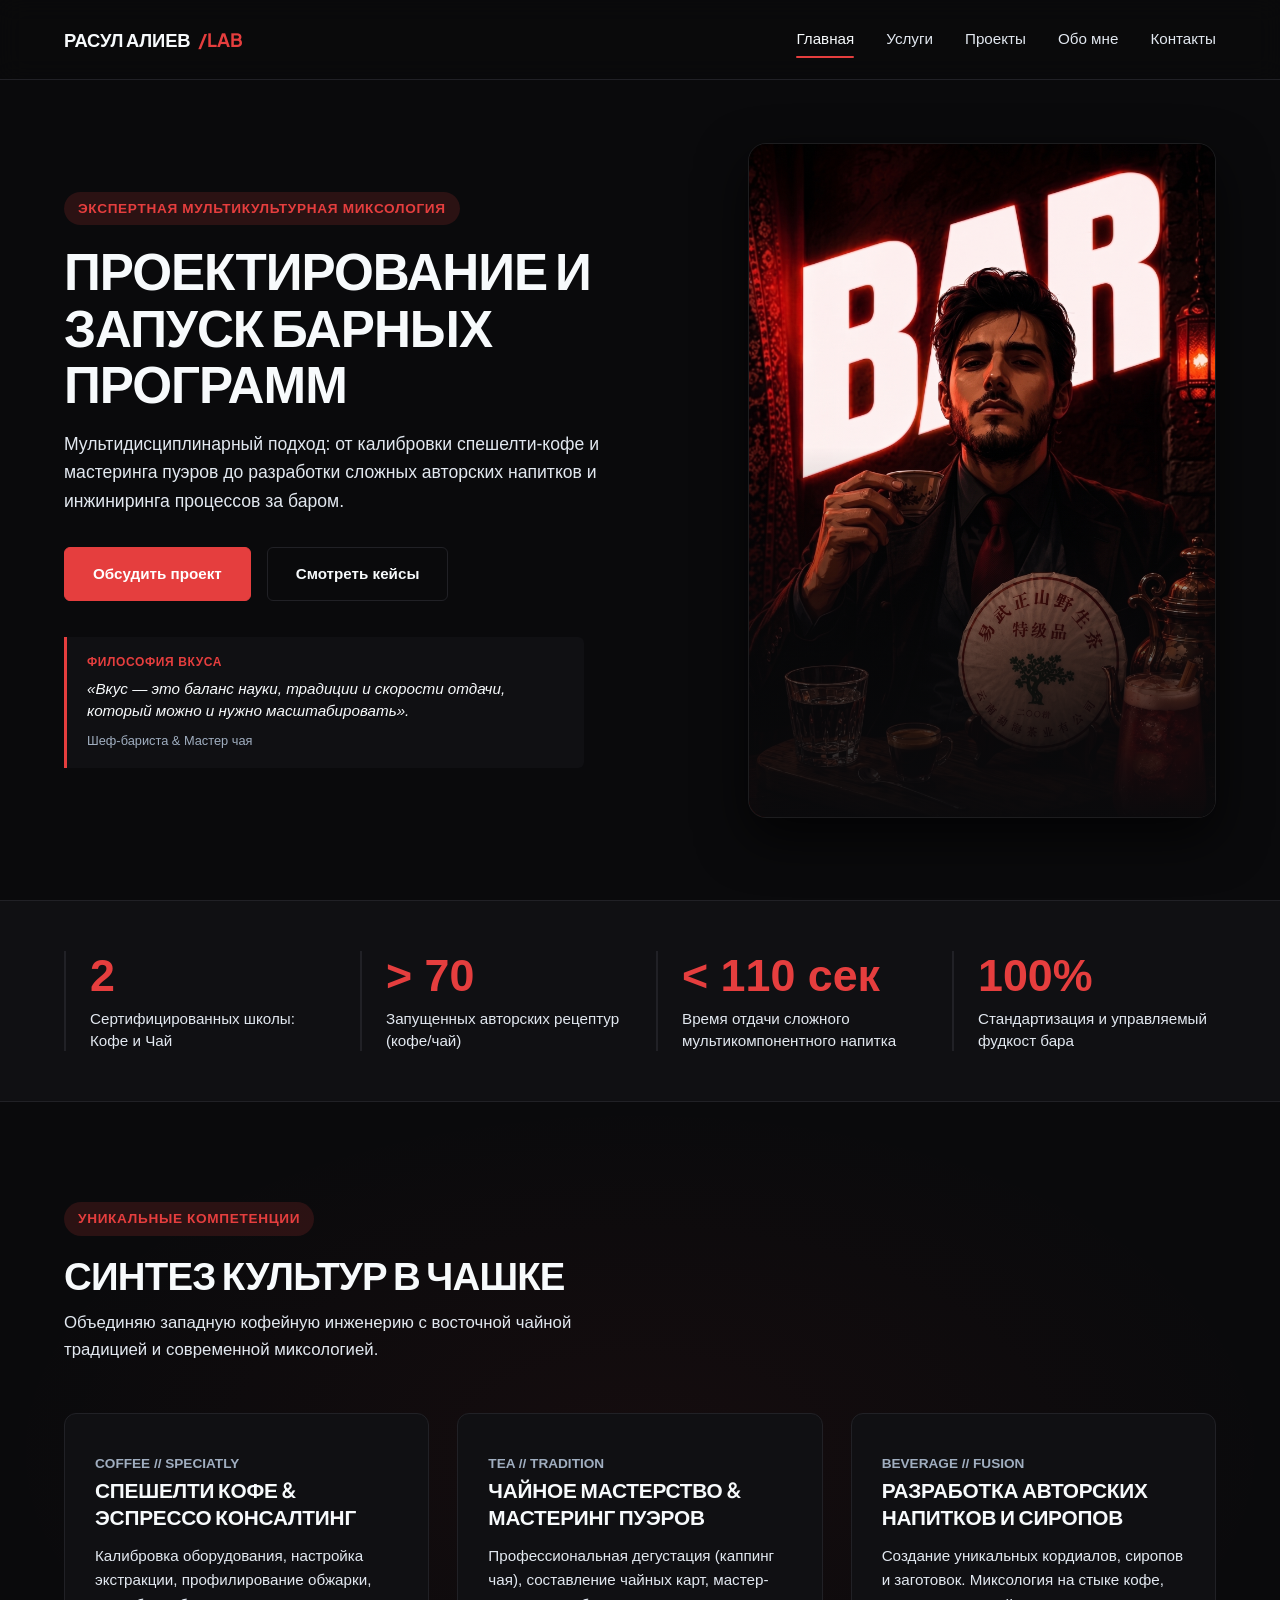
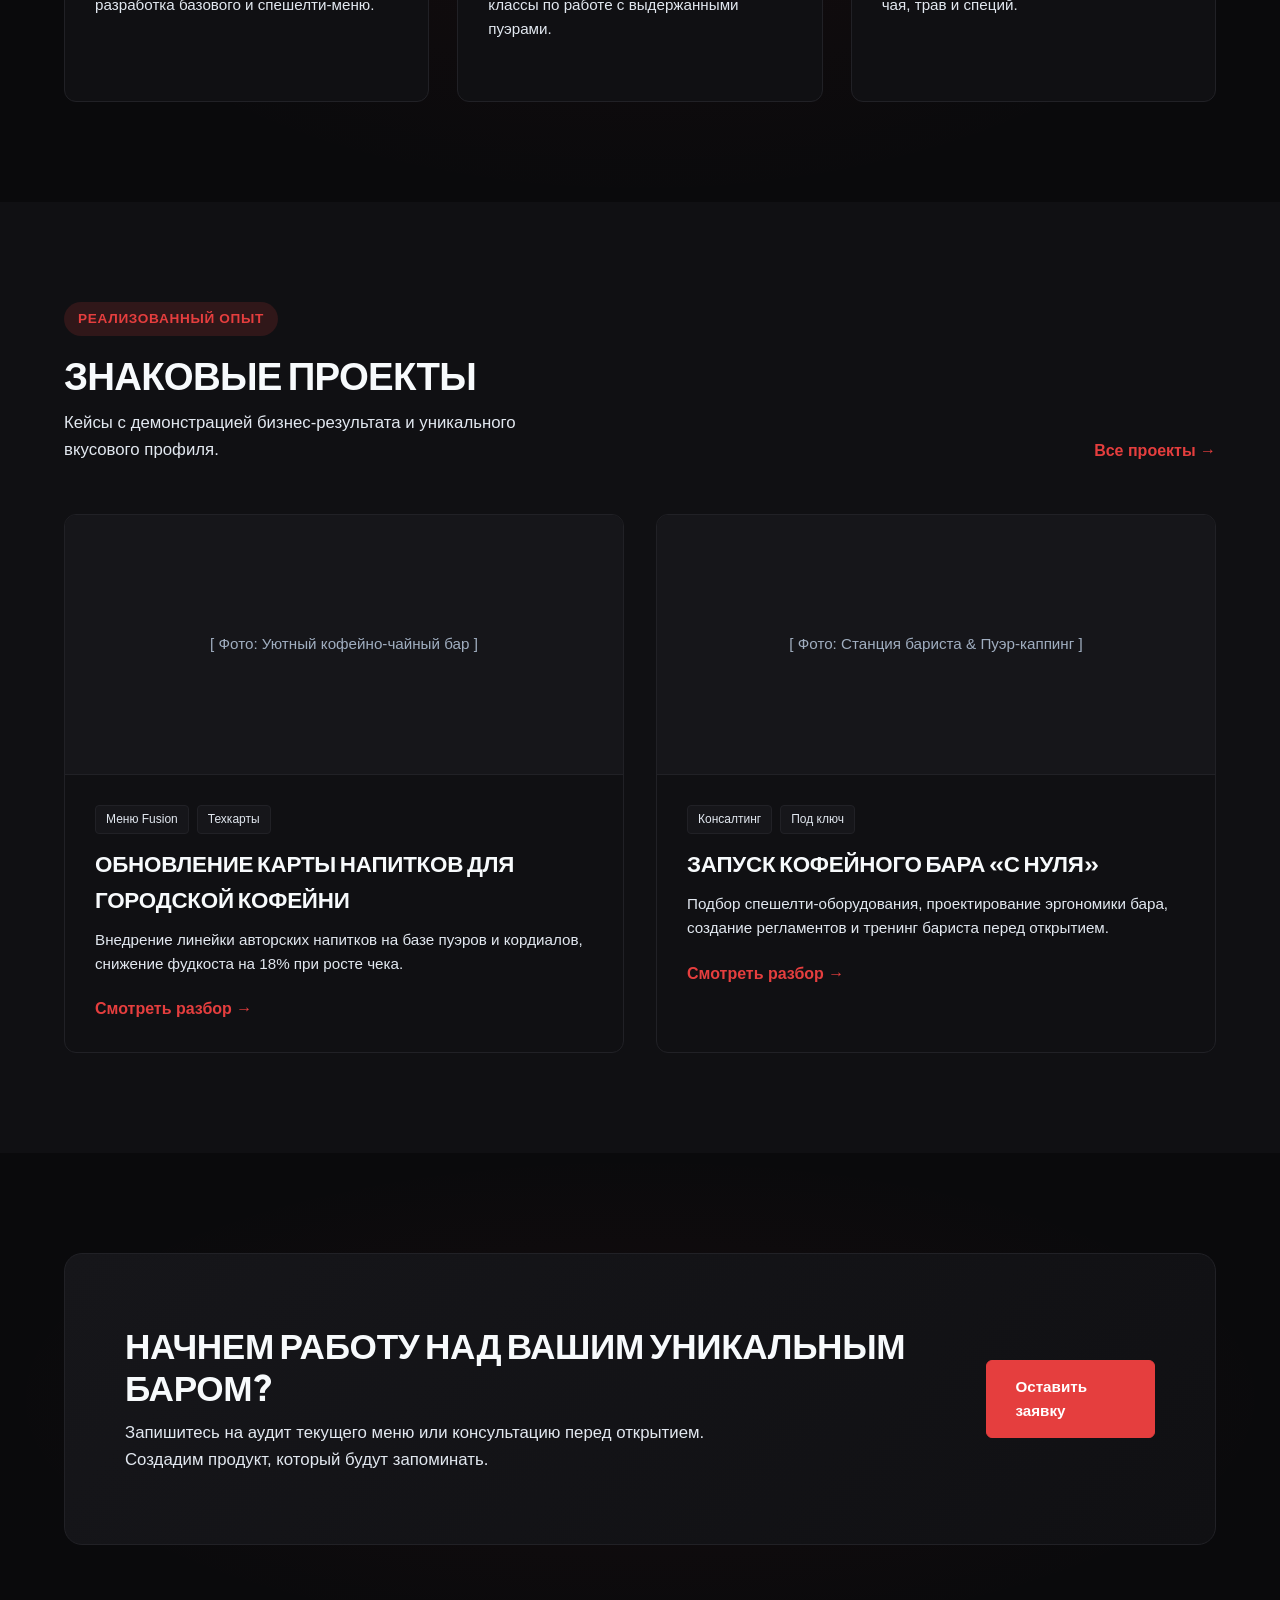
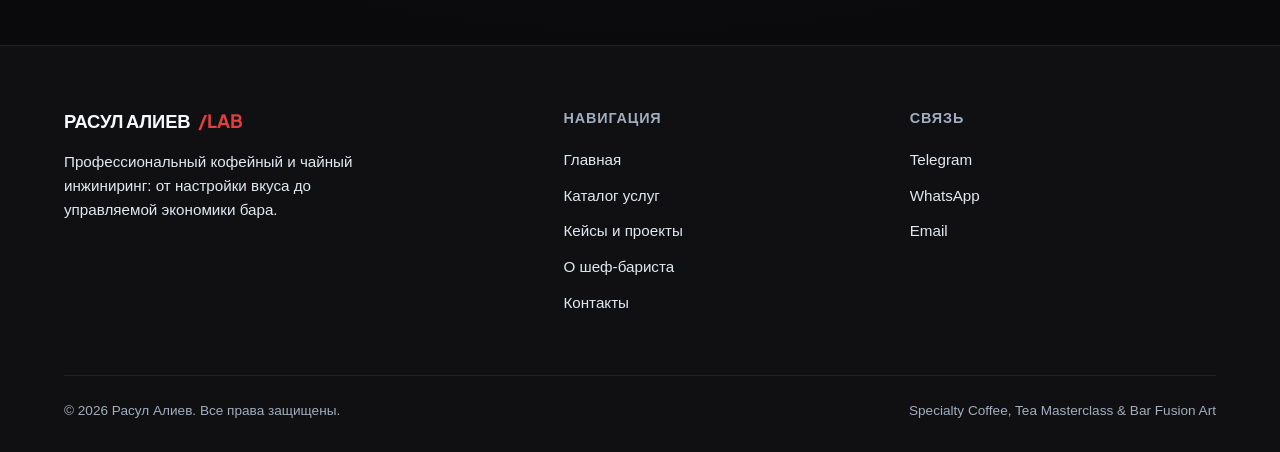
==== index.html @ 7cab816f "Релиз сайта шеф-бариста Расула Алиева" ====
<!DOCTYPE html>
<html lang="ru">
<head>
  <meta charset="UTF-8">
  <meta name="viewport" content="width=device-width, initial-scale=1.0">
  <title>Расул Алиев | Chef Barista & Tea Master</title>
  <meta name="description" content="Комплексные решения для баров и чайных: от настройки экстракции и разработки меню до проектирования и тренинга команд.">
  
  <!-- Fonts (Adding a stronger heading font for this theme) -->
  <link rel="preconnect" href="https://fonts.googleapis.com">
  <link rel="preconnect" href="https://fonts.gstatic.com" crossorigin>
  <link href="https://fonts.googleapis.com/css2?family=Plus+Jakarta+Sans:wght@500;600;700;800&display=swap" rel="stylesheet">

  <link rel="stylesheet" href="css/style.css">
  <link rel="stylesheet" href="css/responsive.css">
  <!-- Include the new theme styles -->
  <link rel="stylesheet" href="css/theme-dark.css">
</head>
<body>

  <!-- Site Header -->
  <header class="site-header">
    <div class="container nav-container">
      <a href="index.html" class="brand-logo">
        Расул Алиев<span>/LAB</span>
      </a>

      <button class="menu-toggle" aria-label="Открыть меню" aria-expanded="false">
        <span></span>
        <span></span>
        <span></span>
      </button>

      <nav class="nav-links">
        <a href="index.html" class="nav-link active">Главная</a>
        <a href="services.html" class="nav-link">Услуги</a>
        <a href="projects.html" class="nav-link">Проекты</a>
        <a href="about.html" class="nav-link">Обо мне</a>
        <a href="contact.html" class="nav-link">Контакты</a>
      </nav>
    </div>
  </header>

  <!-- Hero Section with Background -->
  <main>
    <!-- Hero Section: Clean Split UI/UX -->
    <section class="hero hero-split-layout">
      <div class="container hero-container">
        
        <!-- Левая колонка: Оффер и кнопки -->
        <div class="hero-content">
          <span class="badge">Экспертная мультикультурная миксология</span>
          <h1 class="hero-title">Проектирование и запуск барных программ</h1>
          <p class="hero-subtitle">
            Мультидисциплинарный подход: от калибровки спешелти-кофе и мастеринга пуэров до разработки сложных авторских напитков и инжиниринга процессов за баром.
          </p>
          <div class="hero-actions">
            <a href="contact.html" class="btn btn-primary">Обсудить проект</a>
            <a href="projects.html" class="btn btn-outline">Смотреть кейсы</a>
          </div>

          <div class="hero-quote-box">
            <div class="quote-tag">Философия вкуса</div>
            <p>«Вкус — это баланс науки, традиции и скорости отдачи, который можно и нужно масштабировать».</p>
            <span class="quote-author">Шеф-бариста & Мастер чая</span>
          </div>
        </div>

        <!-- Правая колонка: Портрет Расула с мягким растворением вниз -->
        <div class="hero-visual">
          <div class="hero-portrait-wrapper">
            <img src="assets/images/chef-barista-hero.png" alt="Шеф-бариста Расул Алиев" class="hero-portrait-img">
          </div>
        </div>

      </div>
    </section>

    <!-- Metrics Section -->
    <section class="metrics-section">
      <div class="container">
        <div class="metrics-grid">
          <div class="metric-item">
            <div class="metric-number">2</div>
            <div class="metric-label">Сертифицированных школы: Кофе и Чай</div>
          </div>
          <div class="metric-item">
            <div class="metric-number">> 70</div>
            <div class="metric-label">Запущенных авторских рецептур (кофе/чай)</div>
          </div>
          <div class="metric-item">
            <div class="metric-number">< 110 сек</div>
            <div class="metric-label">Время отдачи сложного мультикомпонентного напитка</div>
          </div>
          <div class="metric-item">
            <div class="metric-number">100%</div>
            <div class="metric-label">Стандартизация и управляемый фудкост бара</div>
          </div>
        </div>
      </div>
    </section>

    <!-- New Section: Featured Expertise (Using the Pu'er cake imagery conceptually) -->
    <section class="section-spacing featured-expertise">
      <div class="container">
        <div class="section-header">
          <div>
            <span class="badge">Уникальные компетенции</span>
            <h2 class="section-title">Синтез культур в чашке</h2>
            <p class="section-desc">
              Объединяю западную кофейную инженерию с восточной чайной традицией и современной миксологией.
            </p>
          </div>
        </div>

        <div class="services-grid">
          <!-- Featured 1: Specialty Coffee -->
          <article class="service-card">
            <div>
              <span class="service-index">COFFEE // SPECIATLY</span>
              <h3 class="service-title">Спешелти Кофе & Эспрессо Консалтинг</h3>
              <p class="service-desc">
                Калибровка оборудования, настройка экстракции, профилирование обжарки, разработка базового и спешелти-меню.
              </p>
            </div>
          </article>

          <!-- Featured 2: Tea Art -->
          <article class="service-card">
            <div>
              <span class="service-index">TEA // TRADITION</span>
              <h3 class="service-title">Чайное мастерство & Мастеринг Пуэров</h3>
              <p class="service-desc">
                Профессиональная дегустация (каппинг чая), составление чайных карт, мастер-классы по работе с выдержанными пуэрами.
              </p>
            </div>
          </article>

          <!-- Featured 3: Beverage Program -->
          <article class="service-card">
            <div>
              <span class="service-index">BEVERAGE // FUSION</span>
              <h3 class="service-title">Разработка авторских напитков и сиропов</h3>
              <p class="service-desc">
                Создание уникальных кордиалов, сиропов и заготовок. Миксология на стыке кофе, чая, трав и специй.
              </p>
            </div>
          </article>
        </div>
      </div>
    </section>

    <!-- Projects Teaser -->
    <section class="section-spacing" style="background-color: var(--bg-surface);">
      <div class="container">
        <div class="section-header">
          <div>
            <span class="badge">Реализованный опыт</span>
            <h2 class="section-title">Знаковые проекты</h2>
            <p class="section-desc">
              Кейсы с демонстрацией бизнес-результата и уникального вкусового профиля.
            </p>
          </div>
          <a href="projects.html" class="section-link">Все проекты &rarr;</a>
        </div>

        <div class="projects-grid">
          <!-- Project Card 1 -->
          <article class="project-card">
            <div class="project-thumb-placeholder">
              [ Фото: Уютный кофейно-чайный бар ]
            </div>
            <div class="project-info">
              <div class="project-tags">
                <span class="project-tag">Меню Fusion</span>
                <span class="project-tag">Техкарты</span>
              </div>
              <h3 class="project-title">Обновление карты напитков для городской кофейни</h3>
              <p class="project-excerpt">
                Внедрение линейки авторских напитков на базе пуэров и кордиалов, снижение фудкоста на 18% при росте чека.
              </p>
              <a href="projects.html" class="section-link">Смотреть разбор &rarr;</a>
            </div>
          </article>

          <!-- Project Card 2 -->
          <article class="project-card">
            <div class="project-thumb-placeholder">
              [ Фото: Станция бариста & Пуэр-каппинг ]
            </div>
            <div class="project-info">
              <div class="project-tags">
                <span class="project-tag">Консалтинг</span>
                <span class="project-tag">Под ключ</span>
              </div>
              <h3 class="project-title">Запуск кофейного бара «С нуля»</h3>
              <p class="project-excerpt">
                Подбор спешелти-оборудования, проектирование эргономики бара, создание регламентов и тренинг бариста перед открытием.
              </p>
              <a href="projects.html" class="section-link">Смотреть разбор &rarr;</a>
            </div>
          </article>
        </div>
      </div>
    </section>

    <!-- CTA Section -->
    <section class="section-spacing">
      <div class="container">
        <div class="cta-banner">
          <div>
            <h2 class="cta-title">Начнем работу над вашим уникальным баром?</h2>
            <p class="cta-desc">
              Запишитесь на аудит текущего меню или консультацию перед открытием. Создадим продукт, который будут запоминать.
            </p>
          </div>
          <a href="contact.html" class="btn btn-primary">Оставить заявку</a>
        </div>
      </div>
    </section>
  </main>

  <!-- Site Footer -->
  <footer class="site-footer">
    <div class="container">
      <div class="footer-top">
        <div class="footer-brand">
          <div class="brand-logo">Расул Алиев<span>/LAB</span></div>
          <p>
            Профессиональный кофейный и чайный инжиниринг: от настройки вкуса до управляемой экономики бара.
          </p>
        </div>

        <div>
          <h4 class="footer-heading">Навигация</h4>
          <ul class="footer-nav">
            <li><a href="index.html">Главная</a></li>
            <li><a href="services.html">Каталог услуг</a></li>
            <li><a href="projects.html">Кейсы и проекты</a></li>
            <li><a href="about.html">О шеф-бариста</a></li>
            <li><a href="contact.html">Контакты</a></li>
          </ul>
        </div>

        <div>
          <h4 class="footer-heading">Связь</h4>
          <ul class="footer-nav">
            <li><a href="contact.html">Telegram</a></li>
            <li><a href="contact.html">WhatsApp</a></li>
            <li><a href="mailto:alexei.petrov@example.com">Email</a></li>
          </ul>
        </div>
      </div>

      <div class="footer-bottom">
        <span>&copy; 2026 Расул Алиев. Все права защищены.</span>
        <span>Specialty Coffee, Tea Masterclass & Bar Fusion Art</span>
      </div>
    </div>
  </footer>

  <script src="js/main.js"></script>
</body>
</html>
---- css/style.css ----
/* ==========================================================================
   Design System & Global Variables
   ========================================================================== */
:root {
  /* Color Palette */
  --bg-primary: #0e0f12;
  --bg-surface: #16181d;
  --bg-surface-elevated: #1f2229;
  --border-color: #2a2e39;
  --border-color-hover: #3f4555;

  --text-primary: #f3f4f6;
  --text-secondary: #9ca3af;
  --text-muted: #6b7280;

  --accent: #c89d7c;           /* Specialty Roast / Warm Gold Accent */
  --accent-hover: #dbae8d;
  --accent-subtle: rgba(200, 157, 124, 0.12);

  /* Typography */
  --font-main: -apple-system, BlinkMacSystemFont, "Segoe UI", Roboto, "Helvetica Neue", Arial, sans-serif;
  
  /* Layout & Spacing */
  --container-max: 1200px;
  --header-height: 80px;
  --radius-sm: 6px;
  --radius-md: 12px;
  --radius-lg: 18px;
  --transition: all 0.25s cubic-bezier(0.16, 1, 0.3, 1);
}

/* Reset & Basics */
*, *::before, *::after {
  box-sizing: border-box;
  margin: 0;
  padding: 0;
}

html {
  font-family: var(--font-main);
  background-color: var(--bg-primary);
  color: var(--text-primary);
  line-height: 1.6;
  scroll-behavior: smooth;
  -webkit-font-smoothing: antialiased;
}

body {
  min-height: 100vh;
  display: flex;
  flex-direction: column;
}

a {
  color: inherit;
  text-decoration: none;
  transition: var(--transition);
}

img {
  max-width: 100%;
  height: auto;
  display: block;
}

ul {
  list-style: none;
}

/* Layout */
.container {
  width: 100%;
  max-width: var(--container-max);
  margin: 0 auto;
  padding: 0 24px;
}

.section-spacing {
  padding: 100px 0;
}

/* ==========================================================================
   Header & Navigation
   ========================================================================== */
.site-header {
  height: var(--header-height);
  position: sticky;
  top: 0;
  background: rgba(14, 15, 18, 0.85);
  backdrop-filter: blur(12px);
  -webkit-backdrop-filter: blur(12px);
  border-bottom: 1px solid var(--border-color);
  z-index: 100;
  display: flex;
  align-items: center;
}

.nav-container {
  display: flex;
  align-items: center;
  justify-content: space-between;
}

.brand-logo {
  font-size: 1.15rem;
  font-weight: 700;
  letter-spacing: -0.02em;
  display: flex;
  align-items: center;
  gap: 8px;
}

.brand-logo span {
  color: var(--accent);
}

.nav-links {
  display: flex;
  align-items: center;
  gap: 32px;
}

.nav-link {
  font-size: 0.95rem;
  color: var(--text-secondary);
  font-weight: 500;
}

.nav-link:hover,
.nav-link.active {
  color: var(--text-primary);
}

.nav-link.active {
  position: relative;
}

.nav-link.active::after {
  content: "";
  position: absolute;
  bottom: -6px;
  left: 0;
  width: 100%;
  height: 2px;
  background-color: var(--accent);
  border-radius: 2px;
}

/* Mobile Toggle */
.menu-toggle {
  display: none;
  background: none;
  border: none;
  cursor: pointer;
  padding: 8px;
}

.menu-toggle span {
  display: block;
  width: 24px;
  height: 2px;
  background-color: var(--text-primary);
  margin: 5px 0;
  transition: var(--transition);
}

/* ==========================================================================
   Buttons & Badges
   ========================================================================== */
.btn {
  display: inline-flex;
  align-items: center;
  justify-content: center;
  gap: 10px;
  padding: 14px 28px;
  font-size: 0.95rem;
  font-weight: 600;
  border-radius: var(--radius-sm);
  cursor: pointer;
  transition: var(--transition);
}

.btn-primary {
  background-color: var(--accent);
  color: #0e0f12;
  border: 1px solid var(--accent);
}

.btn-primary:hover {
  background-color: var(--accent-hover);
  border-color: var(--accent-hover);
  transform: translateY(-2px);
}

.btn-outline {
  background: transparent;
  color: var(--text-primary);
  border: 1px solid var(--border-color);
}

.btn-outline:hover {
  border-color: var(--text-primary);
  background-color: var(--bg-surface);
}

.badge {
  display: inline-block;
  padding: 6px 14px;
  background-color: var(--accent-subtle);
  color: var(--accent);
  border-radius: 999px;
  font-size: 0.85rem;
  font-weight: 600;
  text-transform: uppercase;
  letter-spacing: 0.05em;
  margin-bottom: 16px;
}

/* ==========================================================================
   Hero Section
   ========================================================================== */
.hero {
  padding: 120px 0 80px;
}

.hero-grid {
  display: grid;
  grid-template-columns: 1.2fr 0.8fr;
  gap: 60px;
  align-items: center;
}

.hero-title {
  font-size: 3.5rem;
  line-height: 1.15;
  font-weight: 800;
  letter-spacing: -0.03em;
  margin-bottom: 24px;
}

.hero-subtitle {
  font-size: 1.25rem;
  color: var(--text-secondary);
  line-height: 1.6;
  margin-bottom: 40px;
  max-width: 600px;
}

.hero-actions {
  display: flex;
  gap: 16px;
}

.hero-media {
  position: relative;
}

.hero-card {
  background: linear-gradient(145deg, var(--bg-surface-elevated), var(--bg-surface));
  border: 1px solid var(--border-color);
  border-radius: var(--radius-lg);
  padding: 40px;
  position: relative;
  overflow: hidden;
}

.hero-card-tag {
  font-size: 0.85rem;
  color: var(--accent);
  text-transform: uppercase;
  letter-spacing: 0.08em;
  margin-bottom: 12px;
}

.hero-card-quote {
  font-size: 1.4rem;
  font-weight: 600;
  line-height: 1.4;
  margin-bottom: 24px;
}

.hero-card-author {
  font-size: 0.9rem;
  color: var(--text-secondary);
}

/* ==========================================================================
   Metrics Section
   ========================================================================== */
.metrics-section {
  border-top: 1px solid var(--border-color);
  border-bottom: 1px solid var(--border-color);
  background-color: var(--bg-surface);
  padding: 50px 0;
}

.metrics-grid {
  display: grid;
  grid-template-columns: repeat(4, 1fr);
  gap: 32px;
}

.metric-item {
  border-left: 2px solid var(--border-color);
  padding-left: 24px;
}

.metric-number {
  font-size: 2.8rem;
  font-weight: 800;
  color: var(--accent);
  line-height: 1.1;
  margin-bottom: 8px;
}

.metric-label {
  font-size: 0.95rem;
  color: var(--text-secondary);
  line-height: 1.4;
}

/* ==========================================================================
   Section Headers
   ========================================================================== */
.section-header {
  display: flex;
  justify-content: space-between;
  align-items: flex-end;
  margin-bottom: 50px;
}

.section-title {
  font-size: 2.4rem;
  font-weight: 700;
  letter-spacing: -0.02em;
  line-height: 1.2;
}

.section-desc {
  font-size: 1.05rem;
  color: var(--text-secondary);
  max-width: 520px;
  margin-top: 12px;
}

.section-link {
  display: inline-flex;
  align-items: center;
  gap: 8px;
  font-weight: 600;
  color: var(--accent);
}

.section-link:hover {
  gap: 12px;
}

/* ==========================================================================
   Cards (Services & Projects Preview)
   ========================================================================== */
.services-grid {
  display: grid;
  grid-template-columns: repeat(3, 1fr);
  gap: 28px;
}

.service-card {
  background-color: var(--bg-surface);
  border: 1px solid var(--border-color);
  border-radius: var(--radius-md);
  padding: 36px 30px;
  display: flex;
  flex-direction: column;
  justify-content: space-between;
  transition: var(--transition);
}

.service-card:hover {
  border-color: var(--border-color-hover);
  transform: translateY(-4px);
}

.service-index {
  font-size: 0.85rem;
  color: var(--text-muted);
  font-weight: 700;
  margin-bottom: 20px;
}

.service-title {
  font-size: 1.3rem;
  font-weight: 600;
  margin-bottom: 14px;
  line-height: 1.3;
}

.service-desc {
  font-size: 0.95rem;
  color: var(--text-secondary);
  margin-bottom: 24px;
}

.projects-grid {
  display: grid;
  grid-template-columns: repeat(2, 1fr);
  gap: 32px;
}

.project-card {
  background-color: var(--bg-surface);
  border: 1px solid var(--border-color);
  border-radius: var(--radius-md);
  overflow: hidden;
  transition: var(--transition);
  display: flex;
  flex-direction: column;
}

.project-card:hover {
  border-color: var(--border-color-hover);
  transform: translateY(-4px);
}

.project-thumb-placeholder {
  width: 100%;
  height: 260px;
  background-color: var(--bg-surface-elevated);
  display: flex;
  align-items: center;
  justify-content: center;
  color: var(--text-muted);
  font-size: 0.95rem;
  border-bottom: 1px solid var(--border-color);
}

.project-info {
  padding: 30px;
}

.project-tags {
  display: flex;
  gap: 8px;
  margin-bottom: 12px;
}

.project-tag {
  font-size: 0.75rem;
  padding: 4px 10px;
  background: var(--bg-surface-elevated);
  border: 1px solid var(--border-color);
  border-radius: 4px;
  color: var(--text-secondary);
}

.project-title {
  font-size: 1.4rem;
  font-weight: 700;
  margin-bottom: 10px;
}

.project-excerpt {
  font-size: 0.95rem;
  color: var(--text-secondary);
  margin-bottom: 20px;
}

/* ==========================================================================
   CTA Banner
   ========================================================================== */
.cta-banner {
  background: linear-gradient(135deg, var(--bg-surface-elevated), var(--bg-surface));
  border: 1px solid var(--border-color);
  border-radius: var(--radius-lg);
  padding: 70px 60px;
  display: flex;
  justify-content: space-between;
  align-items: center;
  gap: 40px;
}

.cta-title {
  font-size: 2.2rem;
  font-weight: 800;
  line-height: 1.2;
  margin-bottom: 12px;
}

.cta-desc {
  font-size: 1.05rem;
  color: var(--text-secondary);
  max-width: 580px;
}

/* ==========================================================================
   Footer
   ========================================================================== */
.site-footer {
  margin-top: auto;
  border-top: 1px solid var(--border-color);
  background-color: var(--bg-surface);
  padding: 60px 0 30px;
}

.footer-top {
  display: grid;
  grid-template-columns: 1.5fr 1fr 1fr;
  gap: 40px;
  margin-bottom: 50px;
}

.footer-brand p {
  color: var(--text-secondary);
  margin-top: 14px;
  max-width: 320px;
  font-size: 0.95rem;
}

.footer-heading {
  font-size: 0.9rem;
  text-transform: uppercase;
  letter-spacing: 0.06em;
  color: var(--text-muted);
  margin-bottom: 18px;
}

.footer-nav li {
  margin-bottom: 10px;
}

.footer-nav a {
  color: var(--text-secondary);
  font-size: 0.95rem;
}

.footer-nav a:hover {
  color: var(--text-primary);
}

.footer-bottom {
  border-top: 1px solid var(--border-color);
  padding-top: 24px;
  display: flex;
  justify-content: space-between;
  font-size: 0.85rem;
  color: var(--text-muted);
}
---- css/responsive.css ----
/* ==========================================================================
   Responsive Adaptations
   ========================================================================== */

/* Tablets and small laptops (max 1024px) */
@media (max-width: 1024px) {
  .hero-title {
    font-size: 2.8rem;
  }

  .metrics-grid {
    grid-template-columns: repeat(2, 1fr);
    gap: 24px;
  }

  .services-grid {
    grid-template-columns: repeat(2, 1fr);
  }

  .cta-banner {
    flex-direction: column;
    align-items: flex-start;
    padding: 48px 36px;
  }
}

/* Mobile screens (max 768px) */
@media (max-width: 768px) {
  .section-spacing {
    padding: 60px 0;
  }

  /* Mobile Navigation */
  .menu-toggle {
    display: block;
  }

  .nav-links {
    position: fixed;
    top: var(--header-height);
    left: 0;
    right: 0;
    background-color: var(--bg-primary);
    border-bottom: 1px solid var(--border-color);
    flex-direction: column;
    align-items: flex-start;
    padding: 30px 24px;
    gap: 20px;
    transform: translateY(-150%);
    transition: transform 0.3s ease-in-out;
    z-index: 99;
  }

  .nav-links.is-active {
    transform: translateY(0);
  }

  /* Hero adjustments */
  .hero {
    padding: 60px 0 40px;
  }

  .hero-grid {
    grid-template-columns: 1fr;
    gap: 40px;
  }

  .hero-title {
    font-size: 2.3rem;
  }

  .hero-subtitle {
    font-size: 1.05rem;
  }

  .hero-actions {
    flex-direction: column;
    width: 100%;
  }

  .hero-actions .btn {
    width: 100%;
  }

  /* Section header */
  .section-header {
    flex-direction: column;
    align-items: flex-start;
    gap: 16px;
  }

  /* Grids */
  .metrics-grid {
    grid-template-columns: 1fr;
  }

  .services-grid {
    grid-template-columns: 1fr;
  }

  .projects-grid {
    grid-template-columns: 1fr;
  }

  /* Footer */
  .footer-top {
    grid-template-columns: 1fr;
    gap: 30px;
  }

  .footer-bottom {
    flex-direction: column;
    gap: 12px;
  }
}
---- css/theme-dark.css ----
/* ==========================================================================
   Dark Fusion Theme (Inspired by image_0.png)
   ========================================================================== */
:root {
  /* Overrides from style.css */
  --bg-primary: #0a0a0c;
  --bg-surface: #101013;
  --bg-surface-elevated: #16161a;
  --border-color: #212126;

  --accent: #e53e3e; /* Intense Red from neon */
  --accent-hover: #f56565;
  --accent-subtle: rgba(229, 62, 62, 0.15);

  --text-primary: #f7fafc;
  --text-secondary: #e2e8f0;
  --text-muted: #a0aec0;

  /* Specific typography for this theme - Bold and commanding */
  --font-heading: 'Plus Jakarta Sans', var(--font-main);
}

/* Typography Overrides */
h1, h2, h3, h4, .brand-logo {
  font-family: var(--font-heading);
  text-transform: uppercase;
  letter-spacing: -0.01em;
}

/* Base style changes */
.site-header {
  background: rgba(10, 10, 12, 0.9);
  border-bottom: 1px solid var(--border-color);
}

.brand-logo span {
  color: var(--accent);
}

.nav-link.active::after {
  background-color: var(--accent);
}

.btn-primary {
  background-color: var(--accent);
  border-color: var(--accent);
  color: #fff;
}

.btn-primary:hover {
  background-color: var(--accent-hover);
  border-color: var(--accent-hover);
}

/* Section styling with a subtle red glow */
.section-spacing {
  position: relative;
}

.section-spacing::before {
  content: "";
  position: absolute;
  top: 0;
  left: 0;
  width: 100%;
  height: 100%;
  background: radial-gradient(50% 50% at 50% 50%, rgba(229, 62, 62, 0.05) 0%, rgba(10, 10, 12, 0) 100%);
  pointer-events: none;
  z-index: -1;
}

/* Cards */
.service-card {
  border: 1px solid var(--border-color);
  background-color: var(--bg-surface);
}

.service-card:hover {
  border-color: var(--accent);
  box-shadow: 0 4px 20px -2px rgba(229, 62, 62, 0.2);
}

.badge {
  color: var(--accent);
  background-color: var(--accent-subtle);
}

.metric-number {
  color: var(--accent);
}

.project-card:hover {
  border-color: var(--accent);
}

.cta-banner {
  border: 1px solid var(--border-color);
}
/* ==========================================================================
   Split Layout Hero: 100% контроль композиции, лица и читаемости
   ========================================================================== */
.hero-split-layout {
  min-height: calc(100vh - var(--header-height));
  display: flex;
  align-items: center;
  padding: 40px 0 60px;
  position: relative;
  background-color: var(--bg-primary);
  overflow: hidden;
}

.hero-split-layout .hero-container {
  display: grid;
  grid-template-columns: 1.15fr 0.85fr;
  gap: 50px;
  align-items: center;
}

/* Левая часть: Типографика */
.hero-split-layout .hero-content {
  z-index: 2;
}

.hero-split-layout .hero-title {
  font-size: 3.2rem;
  line-height: 1.1;
  letter-spacing: -0.02em;
  margin-bottom: 20px;
  text-transform: uppercase;
}

.hero-split-layout .hero-subtitle {
  font-size: 1.1rem;
  color: var(--text-secondary);
  line-height: 1.6;
  margin-bottom: 32px;
  max-width: 560px;
}

.hero-split-layout .hero-actions {
  display: flex;
  gap: 16px;
  margin-bottom: 36px;
}

.hero-quote-box {
  background: var(--bg-surface);
  border-left: 3px solid var(--accent);
  padding: 16px 20px;
  border-radius: 0 var(--radius-sm) var(--radius-sm) 0;
  max-width: 520px;
}

.hero-quote-box .quote-tag {
  font-size: 0.75rem;
  text-transform: uppercase;
  color: var(--accent);
  font-weight: 700;
  letter-spacing: 0.05em;
  margin-bottom: 6px;
}

.hero-quote-box p {
  font-size: 0.95rem;
  font-style: italic;
  color: var(--text-primary);
  line-height: 1.4;
  margin-bottom: 6px;
}

.hero-quote-box .quote-author {
  font-size: 0.8rem;
  color: var(--text-muted);
}

/* Правая часть: Фотография Расула */
.hero-visual {
  display: flex;
  justify-content: center;
  align-items: center;
  position: relative;
  z-index: 1;
}

.hero-portrait-wrapper {
  position: relative;
  width: 100%;
  max-width: 480px;
  height: 75vh;
  max-height: 680px;
  border-radius: var(--radius-lg);
  overflow: hidden;
  box-shadow: 0 20px 50px rgba(0, 0, 0, 0.7);
  border: 1px solid rgba(255, 255, 255, 0.08);
}

/* Сама фотография: лицо точно сверху по центру */
.hero-portrait-img {
  width: 100%;
  height: 100%;
  object-fit: cover;
  object-position: center 15%; /* Точный фокус на глаза и лицо */
  display: block;
}

/* Плавное растворение нижней части фото в темный фон страницы */
.hero-portrait-wrapper::after {
  content: "";
  position: absolute;
  inset: 0;
  background: linear-gradient(180deg, 
      rgba(10, 10, 12, 0) 0%, 
      rgba(10, 10, 12, 0) 45%, 
      rgba(10, 10, 12, 0.6) 75%, 
      rgba(10, 10, 12, 0.98) 100%);
  pointer-events: none;
}

/* Адаптив для планшетов и мобильных */
@media (max-width: 1024px) {
  .hero-split-layout .hero-title {
    font-size: 2.6rem;
  }
  .hero-portrait-wrapper {
    height: 60vh;
  }
}

@media (max-width: 768px) {
  .hero-split-layout .hero-container {
    grid-template-columns: 1fr;
    gap: 36px;
  }
  
  .hero-visual {
    order: -1; /* На телефоне сначала портрет, затем текст */
  }

  .hero-portrait-wrapper {
    height: 50vh;
    max-width: 340px;
  }

  .hero-split-layout .hero-title {
    font-size: 2.1rem;
  }

  .hero-split-layout .hero-actions {
    flex-direction: column;
  }
}
/* ==========================================================================
   Services Catalog Cards Styling
   ========================================================================== */
.services-detail-stack {
  display: flex;
  flex-direction: column;
  gap: 36px;
}

.service-detail-card {
  background: var(--bg-surface);
  border: 1px solid var(--border-color);
  border-radius: var(--radius-md);
  padding: 40px;
  transition: var(--transition);
}

.service-detail-card:hover {
  border-color: var(--border-color-hover);
  box-shadow: 0 10px 30px rgba(0, 0, 0, 0.4);
}

.card-header-line {
  display: flex;
  align-items: center;
  justify-content: space-between;
  border-bottom: 1px solid var(--border-color);
  padding-bottom: 16px;
  margin-bottom: 28px;
}

.service-number {
  font-family: var(--font-heading);
  font-size: 1.6rem;
  font-weight: 800;
  color: var(--accent);
}

.service-category {
  font-size: 0.85rem;
  text-transform: uppercase;
  letter-spacing: 0.08em;
  color: var(--text-muted);
}

.card-body-grid {
  display: grid;
  grid-template-columns: 1.8fr 1fr;
  gap: 50px;
}

.card-title {
  font-size: 1.8rem;
  font-weight: 700;
  margin-bottom: 16px;
  line-height: 1.25;
}

.card-text {
  font-size: 1.05rem;
  color: var(--text-secondary);
  line-height: 1.6;
  margin-bottom: 24px;
}

.deliverables-box {
  background: var(--bg-primary);
  border: 1px solid var(--border-color);
  border-radius: var(--radius-sm);
  padding: 20px 24px;
}

.deliverables-title {
  display: block;
  font-size: 0.9rem;
  font-weight: 700;
  color: var(--text-primary);
  margin-bottom: 12px;
  text-transform: uppercase;
  letter-spacing: 0.05em;
}

.deliverables-list {
  display: flex;
  flex-direction: column;
  gap: 8px;
}

.deliverables-list li {
  font-size: 0.95rem;
  color: var(--text-secondary);
  position: relative;
  padding-left: 20px;
}

.deliverables-list li::before {
  content: "—";
  position: absolute;
  left: 0;
  color: var(--accent);
  font-weight: bold;
}

/* Правая колонка с мета-информацией */
.card-meta {
  background: var(--bg-surface-elevated);
  border: 1px solid var(--border-color);
  border-radius: var(--radius-sm);
  padding: 28px;
  display: flex;
  flex-direction: column;
  justify-content: space-between;
  gap: 20px;
}

.meta-item {
  display: flex;
  flex-direction: column;
  gap: 4px;
  border-bottom: 1px solid var(--border-color);
  padding-bottom: 12px;
}

.meta-item:last-of-type {
  border-bottom: none;
  padding-bottom: 0;
}

.meta-label {
  font-size: 0.8rem;
  text-transform: uppercase;
  letter-spacing: 0.05em;
  color: var(--text-muted);
}

.meta-val {
  font-size: 1.05rem;
  font-weight: 600;
  color: var(--text-primary);
}

/* Адаптив для карточек услуг */
@media (max-width: 1024px) {
  .card-body-grid {
    grid-template-columns: 1fr;
    gap: 30px;
  }
}

@media (max-width: 768px) {
  .service-detail-card {
    padding: 24px;
  }
  .card-title {
    font-size: 1.4rem;
  }
}
/* ==========================================================================
   Projects Catalog & Case Details
   ========================================================================== */
.projects-filter-bar {
  display: flex;
  flex-wrap: wrap;
  gap: 12px;
  margin-top: 30px;
}

.filter-btn {
  background: var(--bg-surface);
  border: 1px solid var(--border-color);
  color: var(--text-secondary);
  padding: 8px 18px;
  border-radius: 999px;
  font-size: 0.9rem;
  font-weight: 600;
  cursor: pointer;
  transition: var(--transition);
}

.filter-btn:hover {
  border-color: var(--text-primary);
  color: var(--text-primary);
}

.filter-btn.active {
  background: var(--accent);
  border-color: var(--accent);
  color: #fff;
}

.projects-catalog-grid {
  display: grid;
  grid-template-columns: repeat(2, 1fr);
  gap: 32px;
}

.project-catalog-card {
  background: var(--bg-surface);
  border: 1px solid var(--border-color);
  border-radius: var(--radius-md);
  overflow: hidden;
  display: flex;
  flex-direction: column;
  transition: transform 0.25s ease, opacity 0.25s ease, border-color 0.25s ease;
}

.project-catalog-card:hover {
  border-color: var(--accent);
  transform: translateY(-4px);
}

.project-card-media {
  position: relative;
  background-color: var(--bg-surface-elevated);
}

.project-media-badge {
  position: absolute;
  top: 14px;
  left: 14px;
  background: rgba(10, 10, 12, 0.85);
  border: 1px solid var(--border-color);
  padding: 4px 10px;
  font-size: 0.75rem;
  text-transform: uppercase;
  letter-spacing: 0.05em;
  border-radius: 4px;
  color: var(--accent);
  z-index: 2;
}

.project-card-content {
  padding: 28px;
  display: flex;
  flex-direction: column;
  flex-grow: 1;
}

.project-metrics-row {
  display: flex;
  gap: 24px;
  margin-bottom: 16px;
  padding-bottom: 14px;
  border-bottom: 1px solid var(--border-color);
}

.mini-metric {
  display: flex;
  flex-direction: column;
}

.mini-val {
  font-size: 1.3rem;
  font-weight: 800;
  color: var(--accent);
  line-height: 1.1;
}

.mini-lbl {
  font-size: 0.75rem;
  color: var(--text-muted);
  text-transform: uppercase;
}

.project-catalog-title {
  font-size: 1.35rem;
  font-weight: 700;
  margin-bottom: 12px;
  line-height: 1.3;
}

.project-catalog-desc {
  font-size: 0.95rem;
  color: var(--text-secondary);
  line-height: 1.5;
  margin-bottom: 24px;
  flex-grow: 1;
}

/* Case Detail Page */
.case-stats-bar {
  display: grid;
  grid-template-columns: repeat(3, 1fr);
  gap: 20px;
  background: var(--bg-surface);
  border: 1px solid var(--border-color);
  border-radius: var(--radius-sm);
  padding: 20px 24px;
  margin-top: 24px;
}

.case-stat-box {
  display: flex;
  flex-direction: column;
  gap: 4px;
}

.stat-lbl {
  font-size: 0.8rem;
  color: var(--text-muted);
  text-transform: uppercase;
}

.stat-txt {
  font-size: 1.05rem;
  font-weight: 700;
  color: var(--text-primary);
}

.case-layout-grid {
  display: grid;
  grid-template-columns: 2fr 1fr;
  gap: 48px;
}

.case-block {
  margin-bottom: 40px;
}

.case-subheading {
  font-size: 1.6rem;
  font-weight: 700;
  margin-bottom: 16px;
}

.case-steps-list {
  display: flex;
  flex-direction: column;
  gap: 16px;
}

.case-steps-list li {
  background: var(--bg-surface);
  border: 1px solid var(--border-color);
  padding: 16px 20px;
  border-radius: var(--radius-sm);
  font-size: 0.95rem;
  color: var(--text-secondary);
}

.case-steps-list strong {
  color: var(--text-primary);
  display: block;
  margin-bottom: 4px;
}

.case-sidebar .sidebar-box {
  background: var(--bg-surface);
  border: 1px solid var(--border-color);
  border-radius: var(--radius-md);
  padding: 30px;
}

.sidebar-title {
  font-size: 1.1rem;
  font-weight: 700;
  margin-bottom: 16px;
  text-transform: uppercase;
  letter-spacing: 0.05em;
}

@media (max-width: 900px) {
  .projects-catalog-grid,
  .case-layout-grid,
  .case-stats-bar {
    grid-template-columns: 1fr;
  }
}
/* ==========================================================================
   About Page Specific Styles (UI/UX)
   ========================================================================== */
.about-hero-grid {
  display: grid;
  grid-template-columns: 0.8fr 1.2fr;
  gap: 50px;
  align-items: center;
}

.about-portrait-wrapper {
  position: relative;
  width: 100%;
  aspect-ratio: 1; /* Квадратное фото */
  border-radius: var(--radius-lg);
  overflow: hidden;
  border: 1px solid var(--border-color);
  box-shadow: 0 10px 30px rgba(0,0,0,0.5);
}

/* Найти этот блок в css/theme-dark.css */
.about-portrait-img {
  width: 100%;
  height: 100%;
  object-fit: cover;
  /* ИЗМЕНЕНО: Фокус на лицо нового портрета (сдвиг чуть ниже и правее) */
  object-position: 60% 25%; 
}

/* Professional Path Layout */
.path-layout-grid {
  display: grid;
  grid-template-columns: 0.6fr 1.4fr;
  gap: 50px;
  align-items: center;
}

.path-visual {
  position: relative;
}

.timeline-placeholder {
  display: flex;
  flex-direction: column;
  justify-content: center;
  align-items: center;
  border: 2px dashed var(--border-color);
  padding: 40px;
  border-radius: var(--radius-sm);
  background-color: var(--bg-primary);
  color: var(--text-muted);
}

.timeline-year {
  font-family: var(--font-heading);
  font-size: 3rem;
  font-weight: 800;
  color: var(--accent);
  line-height: 1;
}

.timeline-event {
  font-size: 0.9rem;
  text-transform: uppercase;
  margin-top: 10px;
}

.path-content {
  display: flex;
  flex-direction: column;
  gap: 20px;
}

.path-text {
  font-size: 1.05rem;
  color: var(--text-secondary);
  line-height: 1.6;
}

.path-text strong {
  color: var(--text-primary);
}

/* Competencies Section */
.center {
  text-align: center;
}

.competencies-grid {
  display: grid;
  grid-template-columns: repeat(3, 1fr);
  gap: 30px;
  margin-top: 40px;
}

.comp-card {
  background-color: var(--bg-surface);
  border: 1px solid var(--border-color);
  padding: 30px;
  border-radius: var(--radius-md);
  transition: var(--transition);
}

.comp-card:hover {
  border-color: var(--accent);
  box-shadow: 0 10px 20px rgba(0,0,0,0.4);
}

.comp-title {
  font-size: 1.3rem;
  font-weight: 700;
  color: var(--text-primary);
  margin-bottom: 12px;
}

.comp-desc {
  font-size: 0.95rem;
  color: var(--text-secondary);
  line-height: 1.5;
}

/* Collaboration Block */
.collaboration-block {
  text-align: center;
  max-width: 800px;
  margin: 0 auto;
}

.collaboration-text {
  font-size: 1.15rem;
  color: #121212; /* Темный текст на акцентном фоне */
  line-height: 1.6;
  font-weight: 500;
}

/* Адаптив для About */
@media (max-width: 1024px) {
  .about-hero-grid,
  .path-layout-grid {
    grid-template-columns: 1fr;
    gap: 30px;
  }
  
  .about-portrait-wrapper {
    max-width: 400px;
    margin: 0 auto;
  }
  
  .timeline-placeholder {
    padding: 20px;
  }
  
  .timeline-year {
    font-size: 2rem;
  }
}

@media (max-width: 768px) {
  .competencies-grid {
    grid-template-columns: 1fr;
  }
  
  .collaboration-text {
    font-size: 1rem;
  }
}
/* ==========================================================================
   Contact Page Specific Styles (UI/UX)
   ========================================================================== */
.contact-grid {
  display: grid;
  grid-template-columns: 1fr 1fr;
  gap: 60px;
  align-items: flex-start;
}

.contact-subheading {
  font-size: 1.6rem;
  font-weight: 700;
  margin-bottom: 24px;
}

/* Кнопки мессенджеров */
.contact-links-stack {
  display: flex;
  flex-direction: column;
  gap: 16px;
  margin-bottom: 40px;
}

.contact-link-block {
  display: flex;
  align-items: center;
  gap: 20px;
  background-color: var(--bg-surface);
  border: 1px solid var(--border-color);
  border-radius: var(--radius-sm);
  padding: 18px 24px;
  transition: var(--transition);
}

.contact-link-block:hover {
  transform: translateX(4px);
  border-color: var(--border-color-hover);
}

.contact-link-block .link-icon {
  display: flex;
  justify-content: center;
  align-items: center;
  width: 48px;
  height: 48px;
  border-radius: 999px;
  background-color: var(--bg-surface-elevated);
  font-family: var(--font-heading);
  font-weight: 800;
  font-size: 1.1rem;
}

.tg-link .link-icon { color: #0088cc; }
.wa-link .link-icon { color: #25d366; }
.email-link .link-icon { color: var(--accent); }

.contact-link-block .link-text {
  display: flex;
  flex-direction: column;
}

.contact-link-block .link-label {
  font-size: 0.85rem;
  color: var(--text-muted);
  text-transform: uppercase;
  letter-spacing: 0.05em;
}

.contact-link-block .link-val {
  font-size: 1.05rem;
  font-weight: 600;
  color: var(--text-primary);
}

/* Geography Box */
.geography-box {
  background-color: var(--bg-surface-elevated);
  border: 1px solid rgba(255,255,255,0.05);
  border-radius: var(--radius-sm);
  padding: 24px;
  font-size: 0.95rem;
  color: var(--text-secondary);
  line-height: 1.5;
}

.geography-box p {
  margin-bottom: 12px;
}

.geography-box strong {
  color: var(--accent);
}

.geo-title {
  font-size: 1rem;
  font-weight: 700;
  color: var(--text-primary);
  margin-bottom: 16px;
  text-transform: uppercase;
}

.geo-conditions {
  list-style: none;
  display: flex;
  flex-direction: column;
  gap: 8px;
  padding-left: 20px;
}

.geo-conditions li {
  position: relative;
}

.geo-conditions li::before {
  content: "—";
  position: absolute;
  left: -20px;
  color: var(--accent);
}

/* Форма Контактов */
.contact-form-wrapper .form-desc {
  font-size: 0.95rem;
  color: var(--text-secondary);
  margin-bottom: 24px;
}

.contact-form {
  display: flex;
  flex-direction: column;
  gap: 16px;
}

/* Стилизация полей ввода */
.contact-form input[type="text"],
.contact-form select,
.contact-form textarea {
  width: 100%;
  background-color: var(--bg-surface);
  border: 1px solid var(--border-color);
  border-radius: var(--radius-sm);
  padding: 16px 20px;
  font-size: 1rem;
  color: var(--text-primary);
  font-family: inherit;
  transition: var(--transition);
}

.contact-form input::placeholder,
.contact-form textarea::placeholder {
  color: var(--text-muted);
}

.contact-form input:focus,
.contact-form select:focus,
.contact-form textarea:focus {
  border-color: var(--accent);
  outline: none;
}

/* Специфика для select */
.contact-form select {
  cursor: pointer;
  appearance: none; /* Убираем стандартную стрелку */
  background-image: url('data:image/svg+xml;utf8,<svg xmlns="http://www.w3.org/2000/svg" width="12" height="12" fill="%23A0A0A0" viewBox="0 0 16 16"><path d="M7.247 11.14 2.451 5.658C1.885 5.013 2.345 4 3.204 4h9.592a1 1 0 0 1 .753 1.659l-4.796 5.48a1 1 0 0 1-1.506 0z"/></svg>');
  background-repeat: no-repeat;
  background-position: right 20px center;
  padding-right: 40px;
}

.contact-form select:not(:invalid) {
  color: var(--text-primary);
}

/* Статус отправки формы */
.form-status {
  margin-top: 10px;
  font-size: 0.9rem;
  display: none; /* Скрыт по умолчанию */
}

.form-status.success {
  display: block;
  color: #25d366;
}

.form-status.error {
  display: block;
  color: #e53e3e;
}

/* Адаптив для Контактов */
@media (max-width: 900px) {
  .contact-grid {
    grid-template-columns: 1fr;
    gap: 40px;
  }
}

@media (max-width: 768px) {
  .contact-link-block {
    padding: 14px 18px;
    gap: 14px;
  }
  .contact-link-block .link-icon {
    width: 38px;
    height: 38px;
    font-size: 1rem;
  }
  .contact-link-block .link-val {
    font-size: 0.95rem;
  }
}
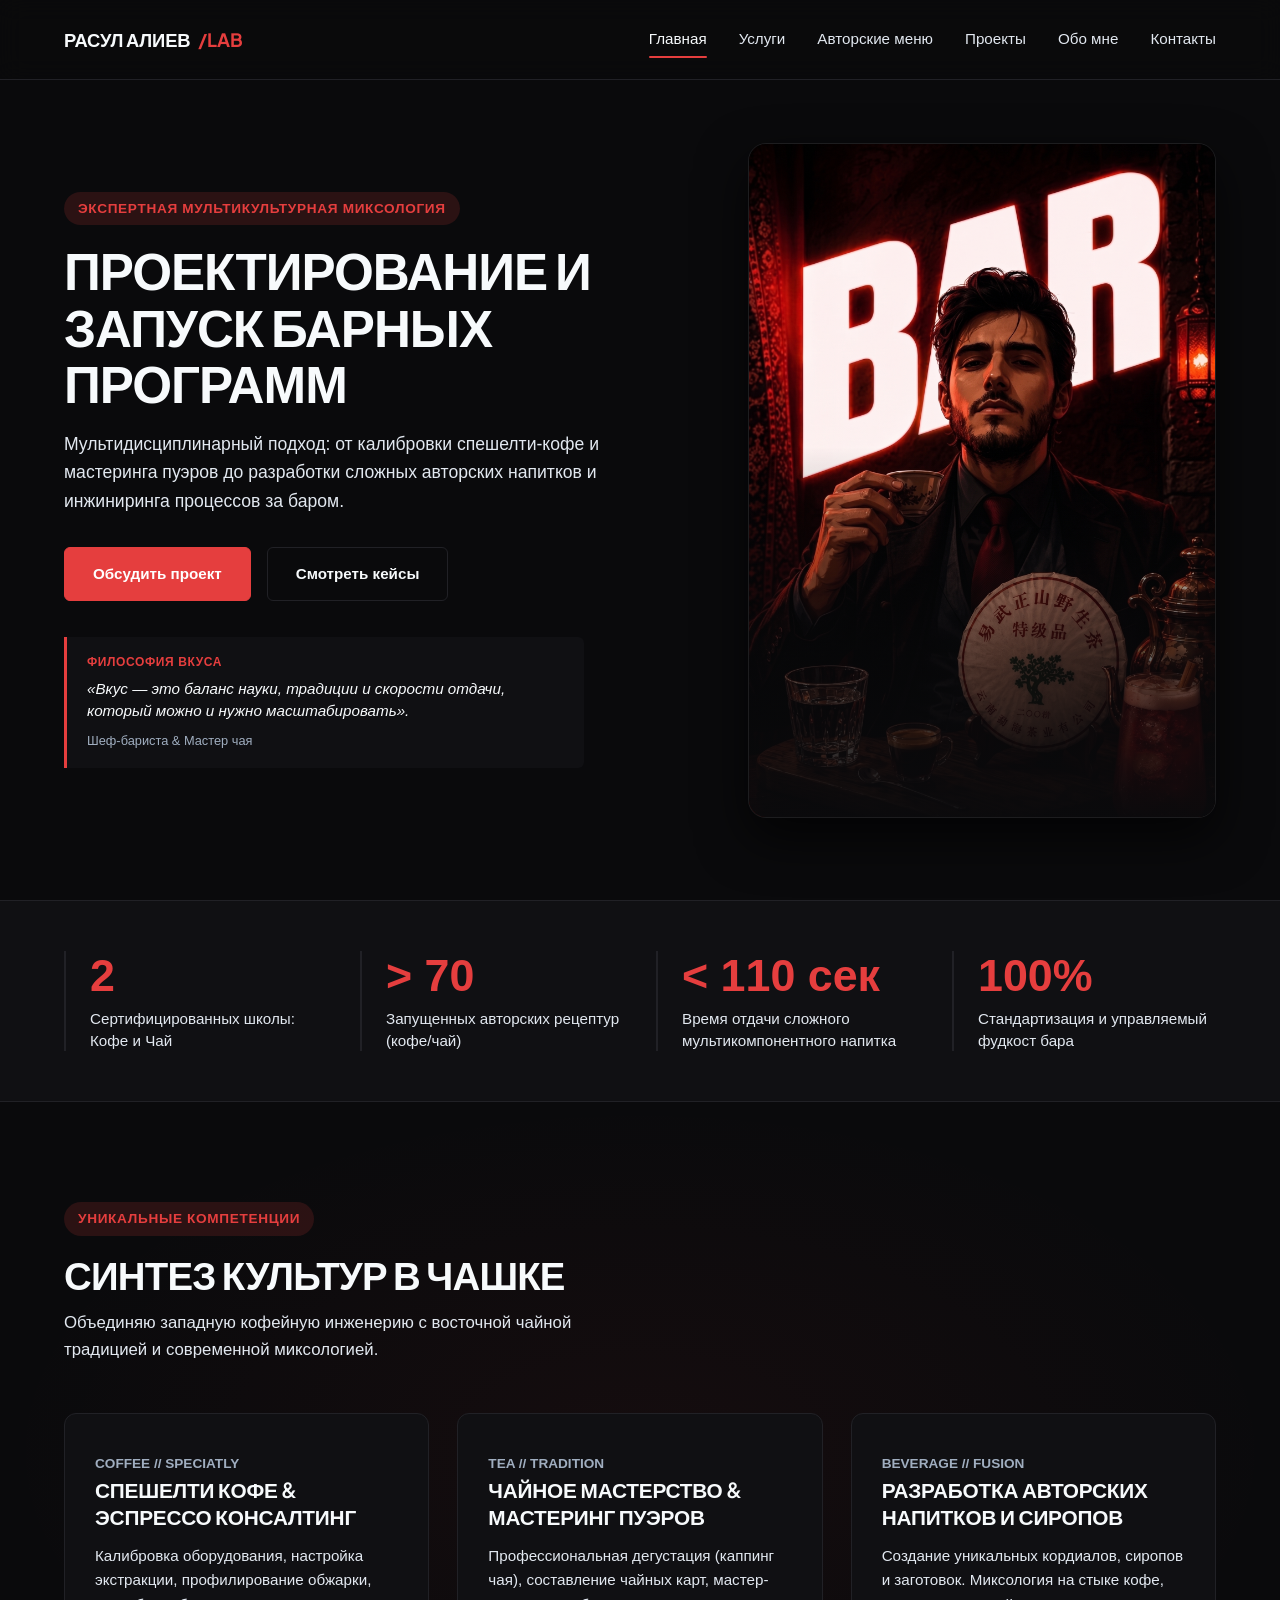
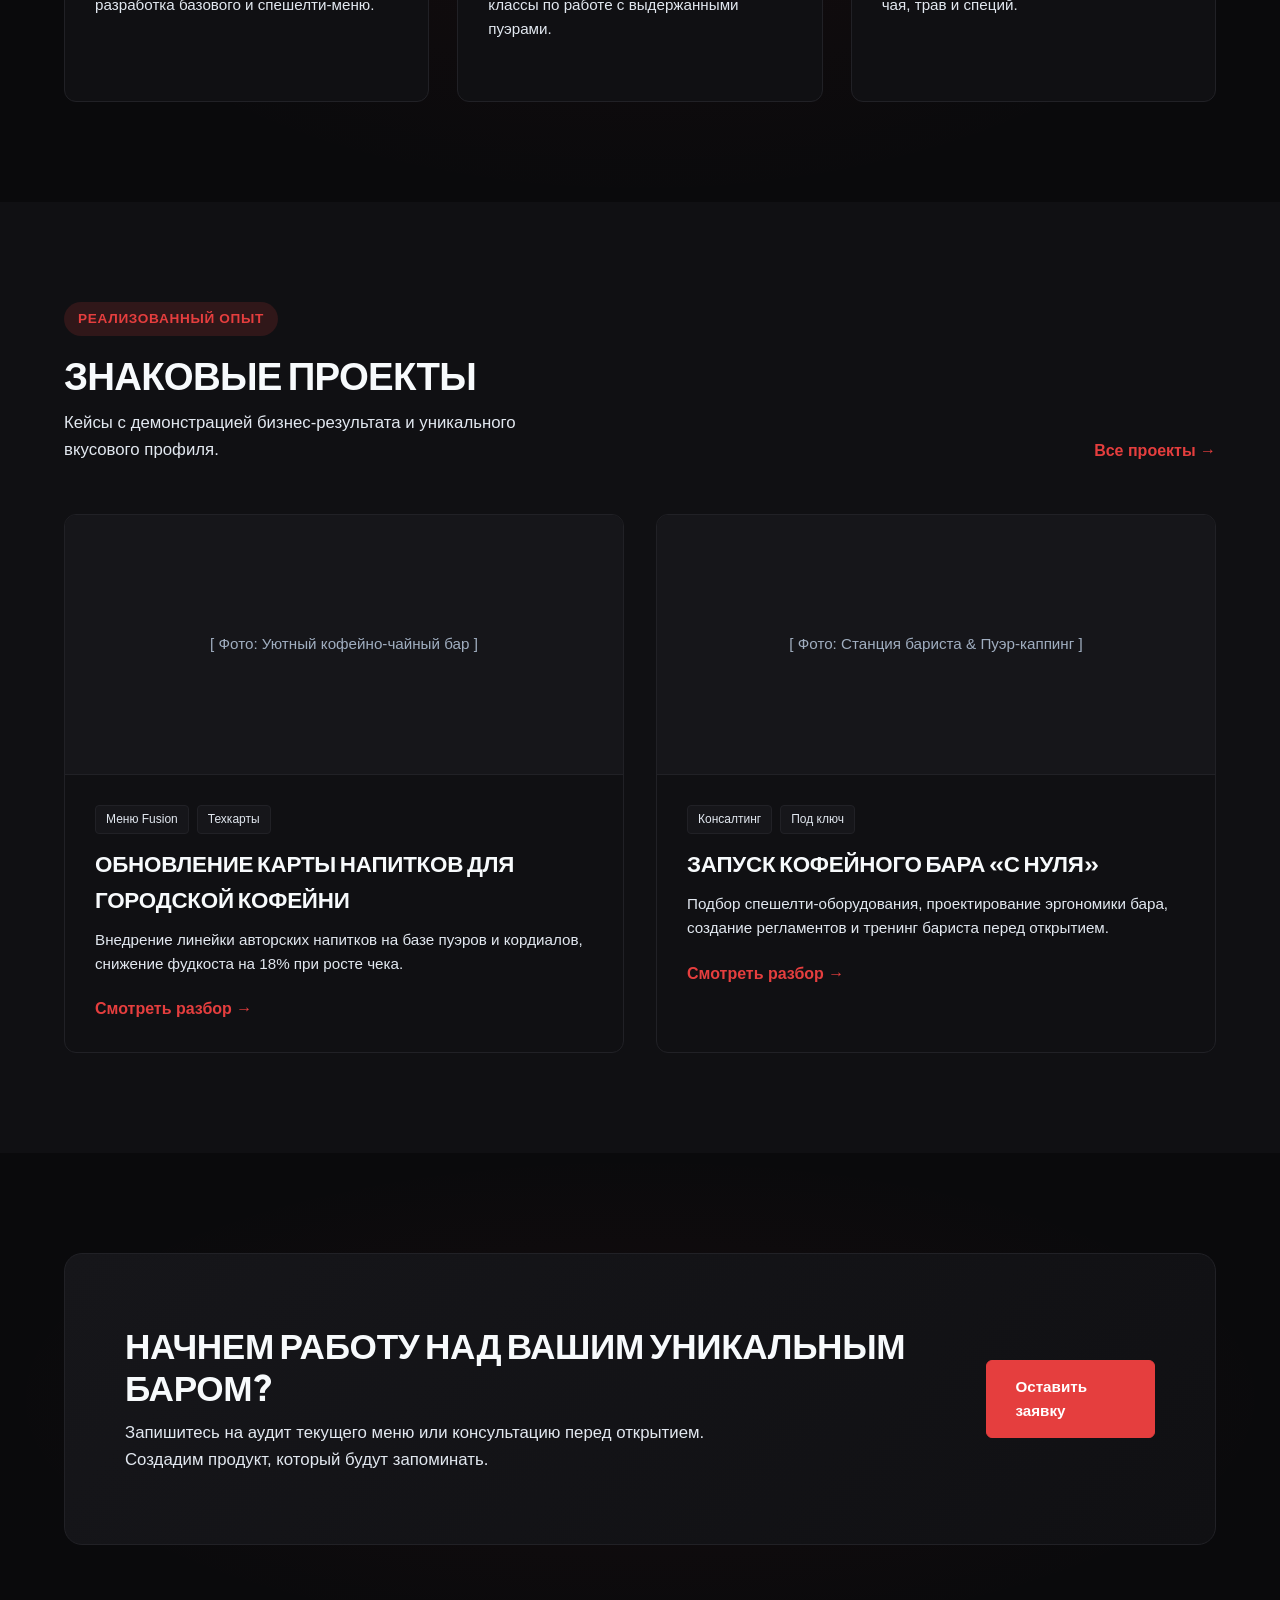
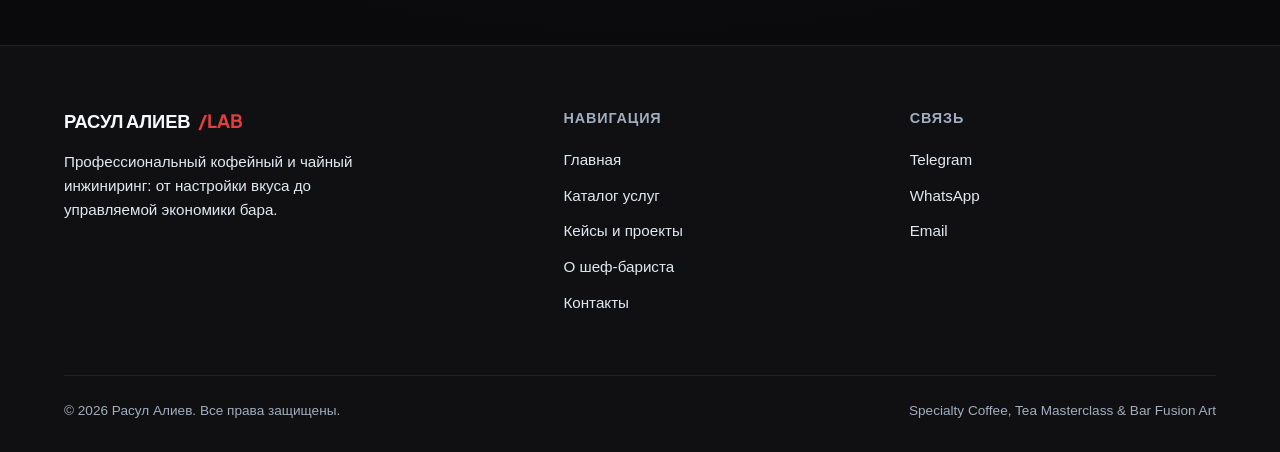
==== commit b216c396: "Добавлена страница Авторские меню и обновлена навигация" ====
--- a/index.html
+++ b/index.html
@@ -34,6 +34,7 @@
       <nav class="nav-links">
         <a href="index.html" class="nav-link active">Главная</a>
         <a href="services.html" class="nav-link">Услуги</a>
+		<a href="menu.html" class="nav-link">Авторские меню</a>
         <a href="projects.html" class="nav-link">Проекты</a>
         <a href="about.html" class="nav-link">Обо мне</a>
         <a href="contact.html" class="nav-link">Контакты</a>
--- a/css/theme-dark.css
+++ b/css/theme-dark.css
@@ -996,4 +996,275 @@
   .contact-link-block .link-val {
     font-size: 0.95rem;
   }
+}
+/* Выделение комплексного шефства */
+.highlighted-service {
+  border-color: var(--accent) !important;
+  background: linear-gradient(180deg, var(--bg-surface) 0%, rgba(229, 62, 62, 0.03) 100%);
+}
+
+.service-meta-box {
+  display: grid;
+  grid-template-columns: 1fr 1fr;
+  gap: 16px;
+  background: var(--bg-surface-elevated);
+  padding: 16px;
+  border-radius: var(--radius-sm);
+  margin-top: 20px;
+  border: 1px solid var(--border-color);
+}
+
+.service-meta-item {
+  display: flex;
+  flex-direction: column;
+  gap: 4px;
+}
+
+.service-meta-item .meta-label {
+  font-size: 0.75rem;
+  color: var(--text-muted);
+  text-transform: uppercase;
+}
+
+.service-meta-item .meta-val {
+  font-size: 0.9rem;
+  color: var(--text-primary);
+  font-weight: 600;
+}
+
+@media (max-width: 600px) {
+  .service-meta-box {
+    grid-template-columns: 1fr;
+  }
+}
+/* ==========================================================================
+   Signature Drinks Showcase (3D Laboratory Style)
+   ========================================================================== */
+.drinks-showcase-grid {
+  display: grid;
+  grid-template-columns: repeat(2, 1fr);
+  gap: 40px;
+  perspective: 1200px;
+}
+
+.drink-item-wrap {
+  position: relative;
+}
+
+.drink-card-3d {
+  position: relative;
+  background-color: var(--bg-surface);
+  border: 1px solid var(--border-color);
+  border-radius: var(--radius-lg);
+  padding: 36px 30px;
+  overflow: hidden;
+  transition: transform 0.15s ease-out, border-color 0.3s ease, box-shadow 0.3s ease;
+  transform-style: preserve-3d;
+  display: flex;
+  flex-direction: column;
+}
+
+.drink-card-3d:hover {
+  border-color: rgba(255, 255, 255, 0.25);
+  box-shadow: 0 25px 50px rgba(0, 0, 0, 0.6);
+}
+
+/* Световое пятно за бокалом */
+.drink-glow {
+  position: absolute;
+  top: 15%;
+  left: 30%;
+  width: 260px;
+  height: 260px;
+  background: radial-gradient(circle, var(--glow-color) 0%, transparent 70%);
+  filter: blur(40px);
+  pointer-events: none;
+  opacity: 0;
+  transition: opacity 0.4s ease;
+  z-index: 1;
+}
+
+/* Сцена бокала */
+.drink-visual-stage {
+  position: relative;
+  width: 100%;
+  height: 320px;
+  display: flex;
+  justify-content: center;
+  align-items: center;
+  margin-bottom: 24px;
+  z-index: 2;
+  transform-style: preserve-3d;
+}
+
+.drink-image-container {
+  position: relative;
+  height: 100%;
+  display: flex;
+  align-items: center;
+  justify-content: center;
+  transition: transform 0.15s ease-out;
+}
+
+.drink-image-container img {
+  max-height: 290px;
+  width: auto;
+  object-fit: contain;
+  filter: drop-shadow(0 15px 25px rgba(0,0,0,0.8));
+}
+
+/* Заглушка до загрузки реальных фото */
+.drink-placeholder-silhouette {
+  width: 160px;
+  height: 250px;
+  border: 2px dashed rgba(255, 255, 255, 0.15);
+  border-radius: 40px 40px 16px 16px;
+  display: flex;
+  flex-direction: column;
+  align-items: center;
+  justify-content: center;
+  background: rgba(255, 255, 255, 0.02);
+  gap: 6px;
+}
+
+.drink-ph-title {
+  font-family: var(--font-heading);
+  font-weight: 700;
+  color: var(--text-primary);
+  font-size: 1.1rem;
+}
+
+.drink-ph-sub {
+  font-size: 0.8rem;
+  color: var(--text-muted);
+}
+
+/* Контактная тень на столе */
+.drink-shadow {
+  position: absolute;
+  bottom: 10px;
+  width: 140px;
+  height: 18px;
+  background: radial-gradient(ellipse at center, rgba(0,0,0,0.9) 0%, transparent 75%);
+  border-radius: 50%;
+  filter: blur(4px);
+  z-index: 1;
+}
+
+/* Паспорт напитка */
+.drink-info-plate {
+  position: relative;
+  z-index: 3;
+}
+
+.drink-meta-top {
+  display: flex;
+  justify-content: space-between;
+  align-items: center;
+  margin-bottom: 12px;
+}
+
+.drink-tag {
+  font-size: 0.75rem;
+  text-transform: uppercase;
+  letter-spacing: 0.06em;
+  color: var(--accent);
+  font-weight: 700;
+}
+
+.drink-temp {
+  font-size: 0.85rem;
+  color: var(--text-muted);
+  font-family: monospace;
+}
+
+.drink-title {
+  font-size: 1.4rem;
+  font-weight: 800;
+  margin-bottom: 8px;
+  line-height: 1.25;
+}
+
+.drink-hook {
+  font-size: 0.95rem;
+  color: var(--text-secondary);
+  line-height: 1.5;
+  margin-bottom: 20px;
+}
+
+/* Сенсорные полосы вкуса */
+.flavor-bars {
+  display: flex;
+  flex-direction: column;
+  gap: 8px;
+  background: var(--bg-surface-elevated);
+  padding: 16px;
+  border-radius: var(--radius-sm);
+  border: 1px solid var(--border-color);
+  margin-bottom: 20px;
+}
+
+.flavor-bar-row {
+  display: grid;
+  grid-template-columns: 110px 1fr;
+  align-items: center;
+  gap: 12px;
+}
+
+.bar-name {
+  font-size: 0.75rem;
+  color: var(--text-muted);
+  text-transform: uppercase;
+}
+
+.bar-track {
+  height: 6px;
+  background: rgba(255, 255, 255, 0.08);
+  border-radius: 999px;
+  overflow: hidden;
+}
+
+.bar-fill {
+  height: 100%;
+  background: var(--accent);
+  border-radius: 999px;
+  transition: width 0.6s cubic-bezier(0.16, 1, 0.3, 1);
+}
+
+/* Раскрывающийся блок состава */
+.reveal-heading {
+  font-size: 0.85rem;
+  text-transform: uppercase;
+  color: var(--text-primary);
+  margin-bottom: 10px;
+  letter-spacing: 0.05em;
+}
+
+.drink-ingredients-list {
+  list-style: none;
+  display: flex;
+  flex-direction: column;
+  gap: 8px;
+  font-size: 0.9rem;
+  color: var(--text-secondary);
+  margin-bottom: 16px;
+}
+
+.drink-ingredients-list strong {
+  color: var(--text-primary);
+}
+
+.chef-quote {
+  font-size: 0.85rem;
+  font-style: italic;
+  color: var(--text-muted);
+  padding-left: 12px;
+  border-left: 2px solid var(--accent);
+  line-height: 1.45;
+}
+
+@media (max-width: 900px) {
+  .drinks-showcase-grid {
+    grid-template-columns: 1fr;
+  }
 }
